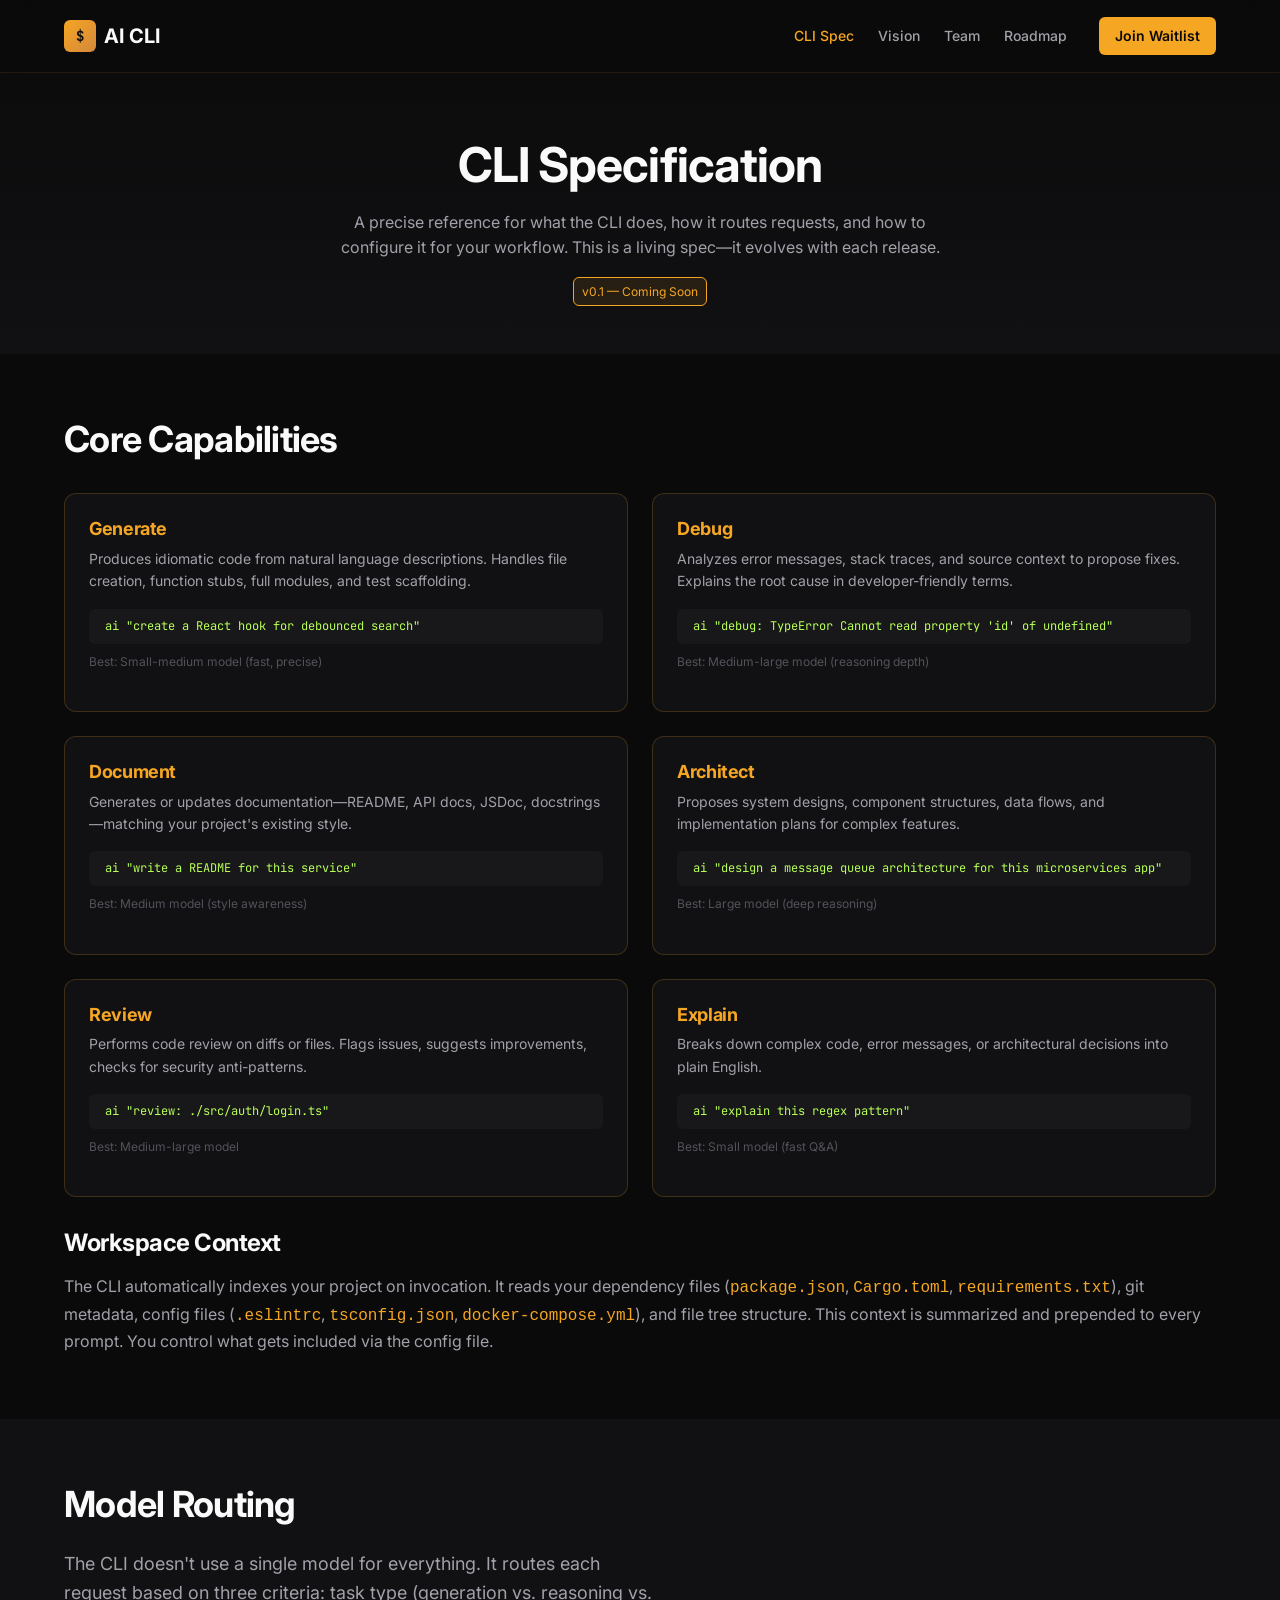
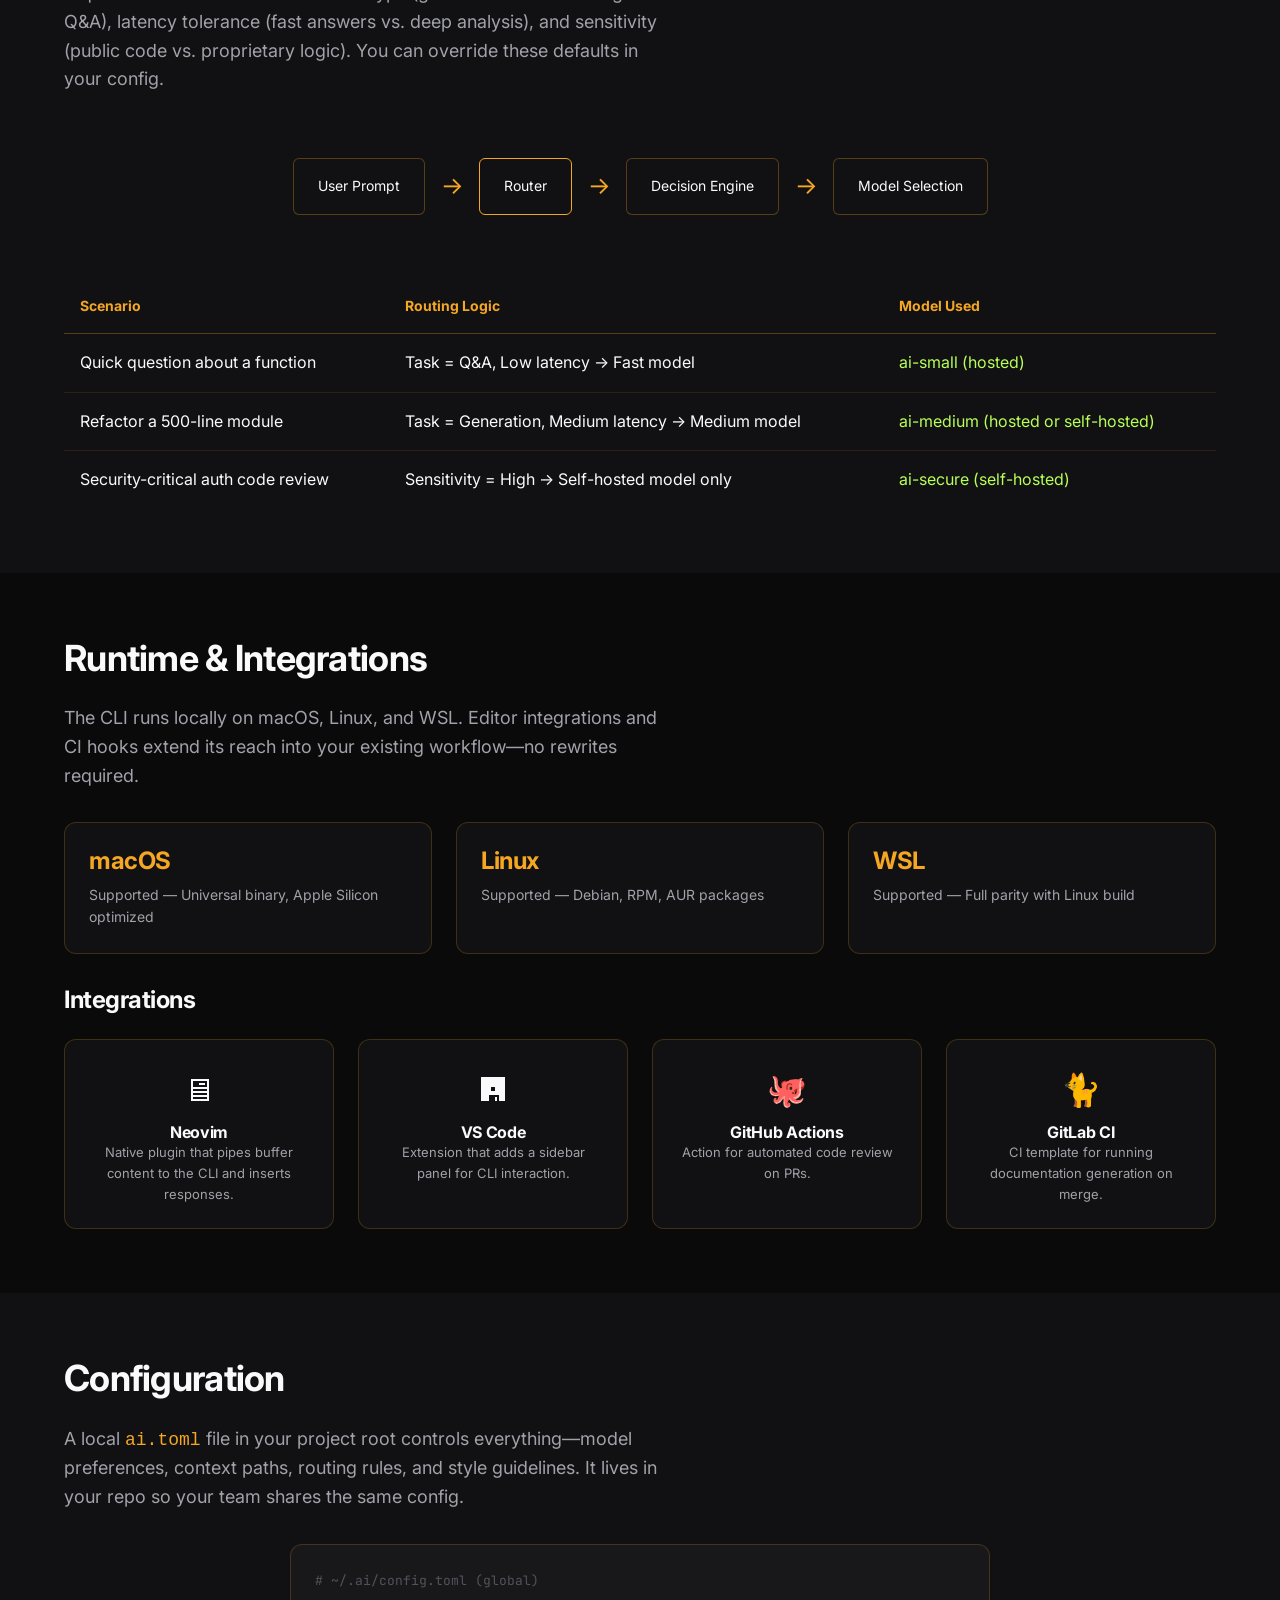
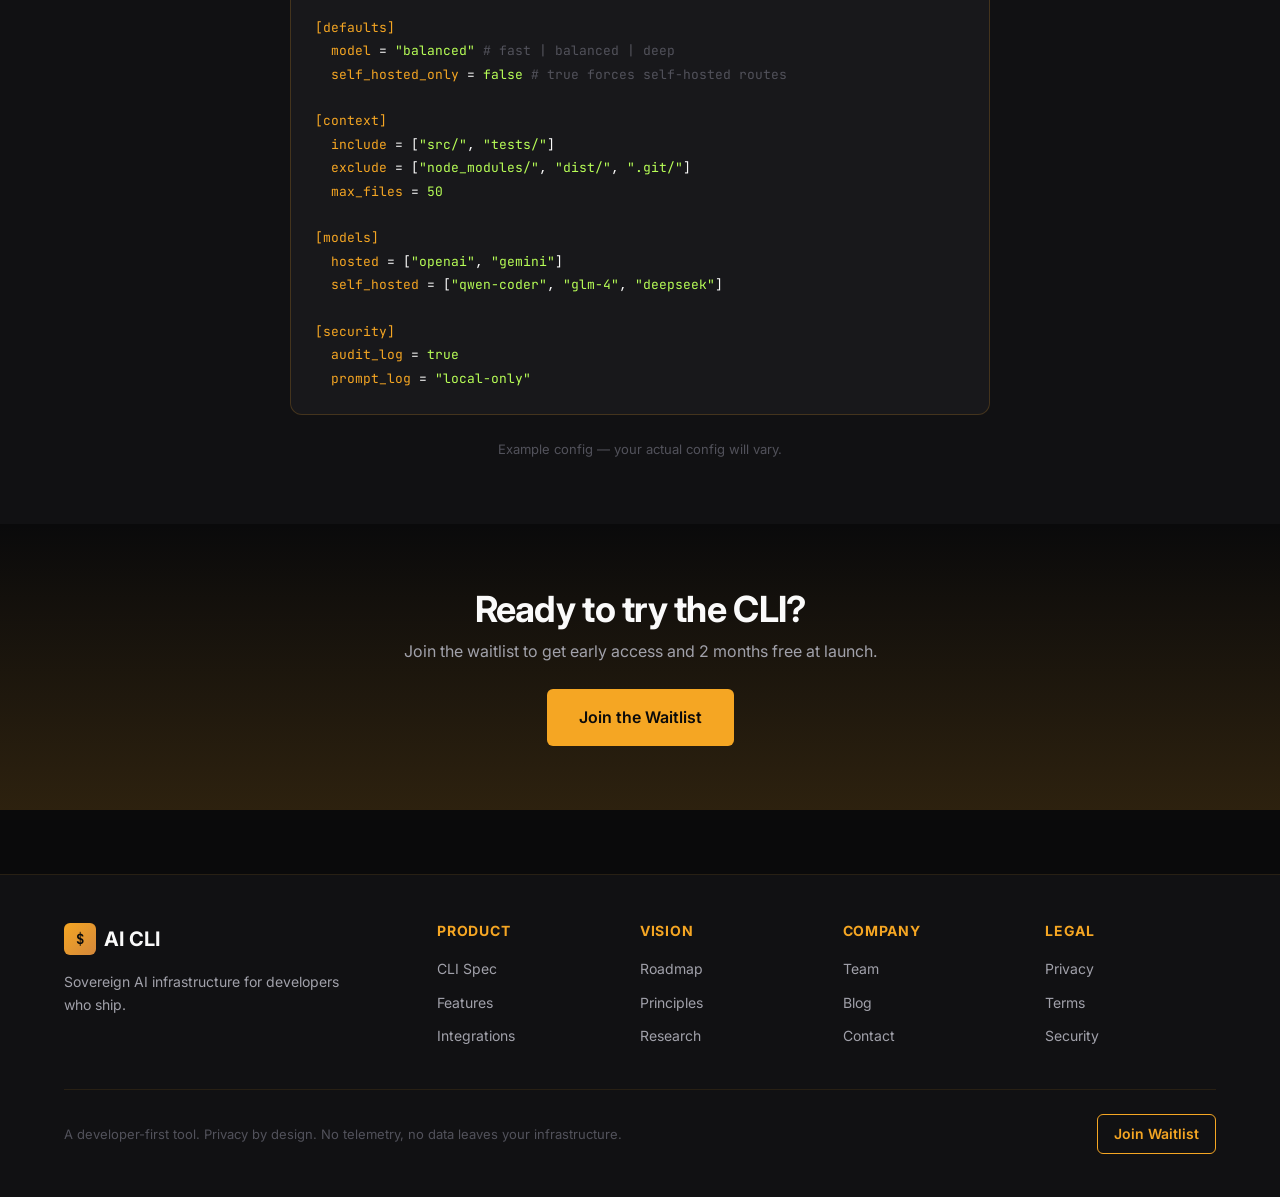
==== pages/cli-spec.html @ f0f083ea "Update project features" ====
<!DOCTYPE html>
<html lang="en">
<head>
  <meta charset="UTF-8">
  <meta name="viewport" content="width=device-width, initial-scale=1.0">
  <title>CLI Specification — AI CLI</title>
  <meta name="description" content="Technical specification for the CLI assistant. Core capabilities, model routing, runtime, and configuration.">
  <link rel="stylesheet" href="../css/styles.css">
  <link rel="preconnect" href="https://fonts.googleapis.com">
  <link rel="preconnect" href="https://fonts.gstatic.com" crossorigin>
  <link href="https://fonts.googleapis.com/css2?family=Inter:wght@400;500;600;700&family=JetBrains+Mono:wght@400;500&display=swap" rel="stylesheet">
</head>
<body>
  <!-- Header -->
  <header class="header">
    <div class="header-inner">
      <a href="../index.html" class="logo">
        <div class="logo-icon">$</div>
        <span>AI CLI</span>
      </a>
      
      <nav class="nav">
        <ul class="nav-links">
          <li><a href="cli-spec.html" class="active">CLI Spec</a></li>
          <li><a href="vision.html">Vision</a></li>
          <li><a href="team.html">Team</a></li>
          <li><a href="roadmap.html">Roadmap</a></li>
        </ul>
        <a href="../index.html#waitlist" class="btn btn-primary">Join Waitlist</a>
      </nav>
    </div>
  </header>

  <!-- Page Hero -->
  <section class="page-hero">
    <div class="container">
      <h1>CLI Specification</h1>
      <p>A precise reference for what the CLI does, how it routes requests, and how to configure it for your workflow. This is a living spec—it evolves with each release.</p>
      <span class="version-badge">v0.1 — Coming Soon</span>
    </div>
  </section>

  <!-- Core Capabilities -->
  <section class="section">
    <div class="container">
      <h2 class="section-title">Core Capabilities</h2>
      
      <div class="grid-2 mt-xl">
        <div class="capability-card fade-in">
          <h3>Generate</h3>
          <p>Produces idiomatic code from natural language descriptions. Handles file creation, function stubs, full modules, and test scaffolding.</p>
          <code>ai "create a React hook for debounced search"</code>
          <p class="mt-sm text-muted" style="font-size: 12px;">Best: Small-medium model (fast, precise)</p>
        </div>
        
        <div class="capability-card fade-in" data-delay="100">
          <h3>Debug</h3>
          <p>Analyzes error messages, stack traces, and source context to propose fixes. Explains the root cause in developer-friendly terms.</p>
          <code>ai "debug: TypeError Cannot read property 'id' of undefined"</code>
          <p class="mt-sm text-muted" style="font-size: 12px;">Best: Medium-large model (reasoning depth)</p>
        </div>
        
        <div class="capability-card fade-in" data-delay="200">
          <h3>Document</h3>
          <p>Generates or updates documentation—README, API docs, JSDoc, docstrings—matching your project's existing style.</p>
          <code>ai "write a README for this service"</code>
          <p class="mt-sm text-muted" style="font-size: 12px;">Best: Medium model (style awareness)</p>
        </div>
        
        <div class="capability-card fade-in" data-delay="300">
          <h3>Architect</h3>
          <p>Proposes system designs, component structures, data flows, and implementation plans for complex features.</p>
          <code>ai "design a message queue architecture for this microservices app"</code>
          <p class="mt-sm text-muted" style="font-size: 12px;">Best: Large model (deep reasoning)</p>
        </div>
        
        <div class="capability-card fade-in" data-delay="400">
          <h3>Review</h3>
          <p>Performs code review on diffs or files. Flags issues, suggests improvements, checks for security anti-patterns.</p>
          <code>ai "review: ./src/auth/login.ts"</code>
          <p class="mt-sm text-muted" style="font-size: 12px;">Best: Medium-large model</p>
        </div>
        
        <div class="capability-card fade-in" data-delay="500">
          <h3>Explain</h3>
          <p>Breaks down complex code, error messages, or architectural decisions into plain English.</p>
          <code>ai "explain this regex pattern"</code>
          <p class="mt-sm text-muted" style="font-size: 12px;">Best: Small model (fast Q&A)</p>
        </div>
      </div>
      
      <div class="mt-xl">
        <h3 style="margin-bottom: var(--space-md);">Workspace Context</h3>
        <p>The CLI automatically indexes your project on invocation. It reads your dependency files (<code style="color: var(--accent-gold);">package.json</code>, <code style="color: var(--accent-gold);">Cargo.toml</code>, <code style="color: var(--accent-gold);">requirements.txt</code>), git metadata, config files (<code style="color: var(--accent-gold);">.eslintrc</code>, <code style="color: var(--accent-gold);">tsconfig.json</code>, <code style="color: var(--accent-gold);">docker-compose.yml</code>), and file tree structure. This context is summarized and prepended to every prompt. You control what gets included via the config file.</p>
      </div>
    </div>
  </section>

  <!-- Model Routing -->
  <section class="section" style="background: var(--bg-secondary);">
    <div class="container">
      <h2 class="section-title">Model Routing</h2>
      <p class="section-subtitle">The CLI doesn't use a single model for everything. It routes each request based on three criteria: task type (generation vs. reasoning vs. Q&A), latency tolerance (fast answers vs. deep analysis), and sensitivity (public code vs. proprietary logic). You can override these defaults in your config.</p>
      
      <!-- Routing Diagram -->
      <div class="routing-diagram mt-xl">
        <div class="routing-step">
          <div class="routing-box">User Prompt</div>
        </div>
        <div class="routing-arrow">&rarr;</div>
        <div class="routing-step">
          <div class="routing-box" style="border-color: var(--accent-gold);">Router</div>
        </div>
        <div class="routing-arrow">&rarr;</div>
        <div class="routing-step">
          <div class="routing-box">Decision Engine</div>
        </div>
        <div class="routing-arrow">&rarr;</div>
        <div class="routing-step">
          <div class="routing-box">Model Selection</div>
        </div>
      </div>
      
      <!-- Routing Examples Table -->
      <div class="mt-xl">
        <table style="width: 100%; border-collapse: collapse;">
          <thead>
            <tr style="border-bottom: 1px solid rgba(245, 166, 35, 0.3);">
              <th style="text-align: left; padding: var(--space-md); color: var(--accent-gold); font-size: 14px;">Scenario</th>
              <th style="text-align: left; padding: var(--space-md); color: var(--accent-gold); font-size: 14px;">Routing Logic</th>
              <th style="text-align: left; padding: var(--space-md); color: var(--accent-gold); font-size: 14px;">Model Used</th>
            </tr>
          </thead>
          <tbody>
            <tr style="border-bottom: 1px solid rgba(245, 166, 35, 0.1);">
              <td style="padding: var(--space-md);">Quick question about a function</td>
              <td style="padding: var(--space-md);">Task = Q&A, Low latency &rarr; Fast model</td>
              <td style="padding: var(--space-md); color: var(--accent-neon);">ai-small (hosted)</td>
            </tr>
            <tr style="border-bottom: 1px solid rgba(245, 166, 35, 0.1);">
              <td style="padding: var(--space-md);">Refactor a 500-line module</td>
              <td style="padding: var(--space-md);">Task = Generation, Medium latency &rarr; Medium model</td>
              <td style="padding: var(--space-md); color: var(--accent-neon);">ai-medium (hosted or self-hosted)</td>
            </tr>
            <tr>
              <td style="padding: var(--space-md);">Security-critical auth code review</td>
              <td style="padding: var(--space-md);">Sensitivity = High &rarr; Self-hosted model only</td>
              <td style="padding: var(--space-md); color: var(--accent-neon);">ai-secure (self-hosted)</td>
            </tr>
          </tbody>
        </table>
      </div>
    </div>
  </section>

  <!-- Runtime & Integrations -->
  <section class="section">
    <div class="container">
      <h2 class="section-title">Runtime & Integrations</h2>
      <p class="section-subtitle">The CLI runs locally on macOS, Linux, and WSL. Editor integrations and CI hooks extend its reach into your existing workflow—no rewrites required.</p>
      
      <div class="grid-3 mt-xl">
        <div class="card fade-in">
          <h3 style="color: var(--accent-gold); margin-bottom: var(--space-sm);">macOS</h3>
          <p style="font-size: 14px;">Supported — Universal binary, Apple Silicon optimized</p>
        </div>
        
        <div class="card fade-in" data-delay="100">
          <h3 style="color: var(--accent-gold); margin-bottom: var(--space-sm);">Linux</h3>
          <p style="font-size: 14px;">Supported — Debian, RPM, AUR packages</p>
        </div>
        
        <div class="card fade-in" data-delay="200">
          <h3 style="color: var(--accent-gold); margin-bottom: var(--space-sm);">WSL</h3>
          <p style="font-size: 14px;">Supported — Full parity with Linux build</p>
        </div>
      </div>
      
      <h3 class="mt-xl mb-lg">Integrations</h3>
      <div class="grid-4">
        <div class="card fade-in" style="text-align: center;">
          <div style="font-size: 32px; margin-bottom: var(--space-sm);">&#128421;</div>
          <h3 style="font-size: 16px;">Neovim</h3>
          <p style="font-size: 13px;">Native plugin that pipes buffer content to the CLI and inserts responses.</p>
        </div>
        
        <div class="card fade-in" data-delay="100" style="text-align: center;">
          <div style="font-size: 32px; margin-bottom: var(--space-sm);">&#128426;</div>
          <h3 style="font-size: 16px;">VS Code</h3>
          <p style="font-size: 13px;">Extension that adds a sidebar panel for CLI interaction.</p>
        </div>
        
        <div class="card fade-in" data-delay="200" style="text-align: center;">
          <div style="font-size: 32px; margin-bottom: var(--space-sm);">&#128025;</div>
          <h3 style="font-size: 16px;">GitHub Actions</h3>
          <p style="font-size: 13px;">Action for automated code review on PRs.</p>
        </div>
        
        <div class="card fade-in" data-delay="300" style="text-align: center;">
          <div style="font-size: 32px; margin-bottom: var(--space-sm);">&#128008;</div>
          <h3 style="font-size: 16px;">GitLab CI</h3>
          <p style="font-size: 13px;">CI template for running documentation generation on merge.</p>
        </div>
      </div>
    </div>
  </section>

  <!-- Configuration -->
  <section class="section" style="background: var(--bg-secondary);">
    <div class="container">
      <h2 class="section-title">Configuration</h2>
      <p class="section-subtitle">A local <code style="color: var(--accent-gold);">ai.toml</code> file in your project root controls everything—model preferences, context paths, routing rules, and style guidelines. It lives in your repo so your team shares the same config.</p>
      
      <div class="config-block mt-xl" style="max-width: 700px; margin: 0 auto;">
        <span class="comment"># ~/.ai/config.toml (global)</span><br><br>
        <span class="key">[defaults]</span><br>
        &nbsp;&nbsp;<span class="key">model</span> = <span class="value">"balanced"</span> <span class="comment"># fast | balanced | deep</span><br>
        &nbsp;&nbsp;<span class="key">self_hosted_only</span> = <span class="value">false</span> <span class="comment"># true forces self-hosted routes</span><br><br>
        <span class="key">[context]</span><br>
        &nbsp;&nbsp;<span class="key">include</span> = [<span class="value">"src/"</span>, <span class="value">"tests/"</span>]<br>
        &nbsp;&nbsp;<span class="key">exclude</span> = [<span class="value">"node_modules/"</span>, <span class="value">"dist/"</span>, <span class="value">".git/"</span>]<br>
        &nbsp;&nbsp;<span class="key">max_files</span> = <span class="value">50</span><br><br>
        <span class="key">[models]</span><br>
        &nbsp;&nbsp;<span class="key">hosted</span> = [<span class="value">"openai"</span>, <span class="value">"gemini"</span>]<br>
        &nbsp;&nbsp;<span class="key">self_hosted</span> = [<span class="value">"qwen-coder"</span>, <span class="value">"glm-4"</span>, <span class="value">"deepseek"</span>]<br><br>
        <span class="key">[security]</span><br>
        &nbsp;&nbsp;<span class="key">audit_log</span> = <span class="value">true</span><br>
        &nbsp;&nbsp;<span class="key">prompt_log</span> = <span class="value">"local-only"</span>
      </div>
      
      <p class="mt-lg text-center text-muted" style="font-size: 13px;">Example config — your actual config will vary.</p>
    </div>
  </section>

  <!-- CTA Band -->
  <section class="cta-band">
    <div class="container">
      <h2>Ready to try the CLI?</h2>
      <p>Join the waitlist to get early access and 2 months free at launch.</p>
      <a href="../index.html#waitlist" class="btn btn-primary btn-large">Join the Waitlist</a>
    </div>
  </section>

  <!-- Footer -->
  <footer class="footer">
    <div class="container">
      <div class="footer-grid">
        <div class="footer-brand">
          <a href="../index.html" class="logo">
            <div class="logo-icon">$</div>
            <span>AI CLI</span>
          </a>
          <p>Sovereign AI infrastructure for developers who ship.</p>
        </div>
        
        <div class="footer-col">
          <h4>Product</h4>
          <ul>
            <li><a href="cli-spec.html">CLI Spec</a></li>
            <li><a href="../index.html#features">Features</a></li>
            <li><a href="../index.html#integrations">Integrations</a></li>
          </ul>
        </div>
        
        <div class="footer-col">
          <h4>Vision</h4>
          <ul>
            <li><a href="vision.html">Roadmap</a></li>
            <li><a href="vision.html">Principles</a></li>
            <li><a href="team.html">Research</a></li>
          </ul>
        </div>
        
        <div class="footer-col">
          <h4>Company</h4>
          <ul>
            <li><a href="team.html">Team</a></li>
            <li><a href="#blog">Blog</a></li>
            <li><a href="#contact">Contact</a></li>
          </ul>
        </div>
        
        <div class="footer-col">
          <h4>Legal</h4>
          <ul>
            <li><a href="#privacy">Privacy</a></li>
            <li><a href="#terms">Terms</a></li>
            <li><a href="#security">Security</a></li>
          </ul>
        </div>
      </div>
      
      <div class="footer-bottom">
        <p>A developer-first tool. Privacy by design. No telemetry, no data leaves your infrastructure.</p>
        <a href="../index.html#waitlist" class="btn btn-outline">Join Waitlist</a>
      </div>
    </div>
  </footer>

  <script src="../js/main.js"></script>
</body>
</html>
---- css/styles.css ----
/* ================================================
   Global Design Tokens & Base Styles
   CLI AI Assistant Marketing Website
   ================================================ */

/* ---- CSS Variables ---- */
:root {
  /* Colors */
  --bg-primary: #0A0A0B;
  --bg-secondary: #111113;
  --bg-tertiary: #18181B;
  
  --accent-gold: #F5A623;
  --accent-amber: #D4883B;
  --accent-neon: #B8FF57;
  
  --text-primary: #FAFAFA;
  --text-secondary: #A1A1AA;
  --text-muted: #52525B;
  
  --glow-gold: rgba(245, 166, 35, 0.15);
  --glow-neon: rgba(184, 255, 87, 0.15);
  
  /* Typography */
  --font-sans: 'Inter', -apple-system, BlinkMacSystemFont, 'Segoe UI', sans-serif;
  --font-mono: 'JetBrains Mono', 'Fira Code', 'Consolas', monospace;
  
  /* Spacing */
  --space-xs: 4px;
  --space-sm: 8px;
  --space-md: 16px;
  --space-lg: 24px;
  --space-xl: 32px;
  --space-2xl: 48px;
  --space-3xl: 64px;
  
  /* Borders */
  --border-radius-sm: 6px;
  --border-radius-md: 12px;
  --border-radius-lg: 16px;
  
  /* Transitions */
  --transition-fast: 150ms ease-out;
  --transition-normal: 300ms ease-out;
  --transition-slow: 500ms ease-out;
}

/* ---- Reset & Base ---- */
*, *::before, *::after {
  box-sizing: border-box;
  margin: 0;
  padding: 0;
}

html {
  font-size: 16px;
  scroll-behavior: smooth;
}

body {
  font-family: var(--font-sans);
  background-color: var(--bg-primary);
  color: var(--text-primary);
  line-height: 1.6;
  min-height: 100vh;
  overflow-x: hidden;
}

/* ---- Typography ---- */
h1, h2, h3, h4, h5, h6 {
  font-weight: 700;
  line-height: 1.2;
  letter-spacing: -0.02em;
}

h1 { font-size: clamp(32px, 5vw, 48px); }
h2 { font-size: clamp(24px, 4vw, 36px); }
h3 { font-size: clamp(18px, 3vw, 24px); }

p {
  color: var(--text-secondary);
  font-size: 16px;
}

a {
  color: var(--accent-gold);
  text-decoration: none;
  transition: color var(--transition-fast);
}

a:hover {
  color: var(--accent-neon);
}

/* ---- Layout ---- */
.container {
  width: 100%;
  max-width: 1200px;
  margin: 0 auto;
  padding: 0 var(--space-lg);
}

.section {
  padding: var(--space-3xl) 0;
}

/* ---- Header ---- */
.header {
  position: fixed;
  top: 0;
  left: 0;
  right: 0;
  z-index: 1000;
  background: rgba(10, 10, 11, 0.8);
  backdrop-filter: blur(12px);
  border-bottom: 1px solid rgba(245, 166, 35, 0.1);
  transition: all var(--transition-normal);
}

.header-inner {
  display: flex;
  align-items: center;
  justify-content: space-between;
  height: 72px;
  max-width: 1200px;
  margin: 0 auto;
  padding: 0 var(--space-lg);
}

.logo {
  display: flex;
  align-items: center;
  gap: var(--space-sm);
  font-weight: 700;
  font-size: 20px;
  color: var(--text-primary);
}

.logo-icon {
  width: 32px;
  height: 32px;
  background: linear-gradient(135deg, var(--accent-gold), var(--accent-amber));
  border-radius: var(--border-radius-sm);
  display: flex;
  align-items: center;
  justify-content: center;
  font-family: var(--font-mono);
  font-size: 14px;
  color: var(--bg-primary);
}

.nav {
  display: flex;
  align-items: center;
  gap: var(--space-xl);
}

.nav-links {
  display: flex;
  gap: var(--space-lg);
  list-style: none;
}

.nav-links a {
  color: var(--text-secondary);
  font-size: 14px;
  font-weight: 500;
  transition: color var(--transition-fast);
}

.nav-links a:hover,
.nav-links a.active {
  color: var(--accent-gold);
}

/* ---- Buttons ---- */
.btn {
  display: inline-flex;
  align-items: center;
  justify-content: center;
  padding: var(--space-sm) var(--space-md);
  font-size: 14px;
  font-weight: 600;
  border-radius: var(--border-radius-sm);
  border: none;
  cursor: pointer;
  transition: all var(--transition-fast);
  text-decoration: none;
}

.btn-primary {
  background: var(--accent-gold);
  color: var(--bg-primary);
}

.btn-primary:hover {
  background: var(--accent-neon);
  box-shadow: 0 0 20px var(--glow-neon);
  transform: translateY(-1px);
}

.btn-outline {
  background: transparent;
  color: var(--accent-gold);
  border: 1px solid var(--accent-gold);
}

.btn-outline:hover {
  background: var(--glow-gold);
  border-color: var(--accent-neon);
  color: var(--accent-neon);
}

.btn-large {
  padding: var(--space-md) var(--space-xl);
  font-size: 16px;
}

/* ---- Cards ---- */
.card {
  background: var(--bg-secondary);
  border: 1px solid rgba(245, 166, 35, 0.2);
  border-radius: var(--border-radius-md);
  padding: var(--space-lg);
  transition: all var(--transition-normal);
}

.card:hover {
  border-color: var(--accent-gold);
  box-shadow: 0 0 30px var(--glow-neon);
}

/* ---- Terminal Window ---- */
.terminal {
  background: var(--bg-tertiary);
  border: 1px solid rgba(245, 166, 35, 0.3);
  border-radius: var(--border-radius-md);
  overflow: hidden;
}

.terminal-header {
  display: flex;
  align-items: center;
  gap: var(--space-sm);
  padding: var(--space-sm) var(--space-md);
  background: rgba(0, 0, 0, 0.3);
  border-bottom: 1px solid rgba(245, 166, 35, 0.1);
}

.terminal-dot {
  width: 12px;
  height: 12px;
  border-radius: 50%;
}

.terminal-dot.red { background: #FF5F56; }
.terminal-dot.yellow { background: #FFBD2E; }
.terminal-dot.green { background: #27C93F; }

.terminal-body {
  padding: var(--space-lg);
  font-family: var(--font-mono);
  font-size: 14px;
  line-height: 1.8;
}

.terminal-prompt {
  color: var(--accent-gold);
}

.terminal-command {
  color: var(--text-primary);
}

.terminal-output {
  color: var(--accent-neon);
}

.cursor {
  display: inline-block;
  width: 8px;
  height: 16px;
  background: var(--accent-gold);
  animation: blink 1s step-end infinite;
}

@keyframes blink {
  0%, 100% { opacity: 1; }
  50% { opacity: 0; }
}

/* ---- Hero Section ---- */
.hero {
  min-height: 100vh;
  display: flex;
  flex-direction: column;
  align-items: center;
  justify-content: center;
  text-align: center;
  padding: calc(72px + var(--space-3xl)) var(--space-lg) var(--space-3xl);
  position: relative;
  overflow: hidden;
}

.hero-content {
  max-width: 800px;
  z-index: 10;
}

.hero h1 {
  margin-bottom: var(--space-lg);
  background: linear-gradient(135deg, var(--text-primary) 0%, var(--accent-gold) 100%);
  -webkit-background-clip: text;
  -webkit-text-fill-color: transparent;
  background-clip: text;
}

.hero-subtitle {
  font-size: 18px;
  color: var(--text-secondary);
  margin-bottom: var(--space-xl);
  max-width: 600px;
  margin-left: auto;
  margin-right: auto;
}

.hero-cta {
  margin-bottom: var(--space-lg);
}

.hero-cta-note {
  font-size: 13px;
  color: var(--text-muted);
}

/* ---- Particles Background ---- */
#particles {
  position: fixed;
  top: 0;
  left: 0;
  width: 100%;
  height: 100%;
  pointer-events: none;
  z-index: 0;
}

.particle {
  position: absolute;
  background: rgba(255, 255, 255, 0.1);
  border-radius: 50%;
  animation: float linear infinite;
}

.particle.gold {
  background: rgba(245, 166, 35, 0.2);
}

@keyframes float {
  0% {
    transform: translateY(100vh) translateX(0);
    opacity: 0;
  }
  10% {
    opacity: 1;
  }
  90% {
    opacity: 1;
  }
  100% {
    transform: translateY(-100vh) translateX(50px);
    opacity: 0;
  }
}

/* ---- Glow Effects ---- */
.glow {
  position: absolute;
  width: 600px;
  height: 600px;
  border-radius: 50%;
  background: radial-gradient(circle, var(--glow-gold) 0%, transparent 70%);
  filter: blur(60px);
  animation: pulse 8s ease-in-out infinite;
  pointer-events: none;
}

@keyframes pulse {
  0%, 100% { opacity: 0.3; transform: scale(1); }
  50% { opacity: 0.5; transform: scale(1.1); }
}

/* ---- Grid Layouts ---- */
.grid-2 {
  display: grid;
  grid-template-columns: repeat(2, 1fr);
  gap: var(--space-lg);
}

.grid-3 {
  display: grid;
  grid-template-columns: repeat(3, 1fr);
  gap: var(--space-lg);
}

.grid-4 {
  display: grid;
  grid-template-columns: repeat(4, 1fr);
  gap: var(--space-lg);
}

@media (max-width: 1024px) {
  .grid-3, .grid-4 {
    grid-template-columns: repeat(2, 1fr);
  }
}

@media (max-width: 768px) {
  .grid-2, .grid-3, .grid-4 {
    grid-template-columns: 1fr;
  }
  
  .nav-links {
    display: none;
  }
}

/* ---- Sections ---- */
.section-title {
  font-size: clamp(24px, 4vw, 36px);
  margin-bottom: var(--space-lg);
  color: var(--text-primary);
}

.section-subtitle {
  font-size: 18px;
  color: var(--text-secondary);
  margin-bottom: var(--space-xl);
  max-width: 600px;
}

/* ---- Value Props ---- */
.value-props {
  list-style: none;
}

.value-props li {
  display: flex;
  align-items: flex-start;
  gap: var(--space-md);
  margin-bottom: var(--space-md);
}

.value-props-icon {
  color: var(--accent-neon);
  font-size: 18px;
  flex-shrink: 0;
  margin-top: 2px;
}

/* ---- Capability Cards ---- */
.capability-card {
  background: var(--bg-secondary);
  border: 1px solid rgba(245, 166, 35, 0.2);
  border-radius: var(--border-radius-md);
  padding: var(--space-lg);
  transition: all var(--transition-normal);
}

.capability-card:hover {
  border-color: var(--accent-gold);
  box-shadow: 0 0 30px var(--glow-neon);
}

.capability-card h3 {
  color: var(--accent-gold);
  margin-bottom: var(--space-sm);
  font-size: 18px;
}

.capability-card p {
  font-size: 14px;
  margin-bottom: var(--space-md);
}

.capability-card code {
  display: block;
  background: var(--bg-tertiary);
  padding: var(--space-sm) var(--space-md);
  border-radius: var(--border-radius-sm);
  font-family: var(--font-mono);
  font-size: 12px;
  color: var(--accent-neon);
}

/* ---- Waitlist Banner ---- */
.waitlist-banner {
  background: linear-gradient(180deg, transparent 0%, rgba(245, 166, 35, 0.1) 100%);
  border-top: 1px solid rgba(245, 166, 35, 0.2);
  border-bottom: 1px solid rgba(245, 166, 35, 0.2);
  padding: var(--space-2xl) 0;
  text-align: center;
}

.waitlist-banner h3 {
  color: var(--accent-gold);
  margin-bottom: var(--space-sm);
}

.waitlist-banner p {
  margin-bottom: var(--space-lg);
}

/* ---- Integrations ---- */
.integration-diagram {
  display: flex;
  align-items: center;
  justify-content: center;
  gap: var(--space-2xl);
  padding: var(--space-2xl) 0;
}

.integration-node {
  display: flex;
  flex-direction: column;
  align-items: center;
  gap: var(--space-sm);
  padding: var(--space-lg);
  background: var(--bg-secondary);
  border: 1px solid rgba(245, 166, 35, 0.2);
  border-radius: var(--border-radius-md);
  transition: all var(--transition-normal);
}

.integration-node:hover {
  border-color: var(--accent-gold);
  box-shadow: 0 0 20px var(--glow-gold);
}

.integration-node.center {
  border-color: var(--accent-gold);
  box-shadow: 0 0 40px var(--glow-gold);
}

.integration-node span {
  font-size: 14px;
  color: var(--text-secondary);
}

/* ---- Footer ---- */
.footer {
  background: var(--bg-secondary);
  border-top: 1px solid rgba(245, 166, 35, 0.1);
  padding: var(--space-2xl) 0;
  margin-top: var(--space-3xl);
}

.footer-grid {
  display: grid;
  grid-template-columns: 2fr repeat(4, 1fr);
  gap: var(--space-xl);
}

.footer-brand {
  max-width: 300px;
}

.footer-brand p {
  font-size: 14px;
  margin-top: var(--space-md);
}

.footer-col h4 {
  font-size: 14px;
  color: var(--accent-gold);
  margin-bottom: var(--space-md);
  text-transform: uppercase;
  letter-spacing: 0.05em;
}

.footer-col ul {
  list-style: none;
}

.footer-col li {
  margin-bottom: var(--space-sm);
}

.footer-col a {
  color: var(--text-secondary);
  font-size: 14px;
}

.footer-col a:hover {
  color: var(--accent-neon);
}

.footer-bottom {
  margin-top: var(--space-xl);
  padding-top: var(--space-lg);
  border-top: 1px solid rgba(245, 166, 35, 0.1);
  display: flex;
  justify-content: space-between;
  align-items: center;
}

.footer-bottom p {
  font-size: 13px;
  color: var(--text-muted);
}

/* ---- Timeline (Roadmap) ---- */
.timeline {
  position: relative;
  padding-left: var(--space-xl);
}

.timeline::before {
  content: '';
  position: absolute;
  left: 0;
  top: 0;
  bottom: 0;
  width: 1px;
  background: rgba(245, 166, 35, 0.3);
}

.timeline-item {
  position: relative;
  padding-bottom: var(--space-2xl);
}

.timeline-item::before {
  content: '';
  position: absolute;
  left: calc(-1 * var(--space-xl) - 5px);
  top: 4px;
  width: 11px;
  height: 11px;
  background: var(--accent-gold);
  border-radius: 50%;
  box-shadow: 0 0 10px var(--glow-gold);
}

.timeline-phase {
  display: inline-block;
  padding: var(--space-xs) var(--space-sm);
  background: rgba(245, 166, 35, 0.1);
  border: 1px solid var(--accent-gold);
  border-radius: var(--border-radius-sm);
  font-size: 12px;
  font-weight: 600;
  color: var(--accent-gold);
  margin-bottom: var(--space-sm);
}

.timeline-item h3 {
  font-size: 20px;
  margin-bottom: var(--space-sm);
}

.timeline-item p {
  font-size: 15px;
}

/* ---- Team Cards ---- */
.team-card {
  background: var(--bg-secondary);
  border: 1px solid rgba(245, 166, 35, 0.2);
  border-radius: var(--border-radius-md);
  padding: var(--space-lg);
  text-align: center;
  transition: all var(--transition-normal);
}

.team-card:hover {
  border-color: var(--accent-gold);
  box-shadow: 0 0 30px var(--glow-neon);
}

.team-avatar {
  width: 80px;
  height: 80px;
  margin: 0 auto var(--space-md);
  border-radius: 50%;
  background: linear-gradient(135deg, var(--accent-gold), var(--accent-amber));
  display: flex;
  align-items: center;
  justify-content: center;
  font-size: 24px;
  font-weight: 700;
  color: var(--bg-primary);
}

.team-card h3 {
  font-size: 18px;
  margin-bottom: var(--space-xs);
}

.team-role {
  display: inline-block;
  padding: var(--space-xs) var(--space-sm);
  background: rgba(245, 166, 35, 0.1);
  border-radius: var(--border-radius-sm);
  font-size: 12px;
  font-weight: 600;
  color: var(--accent-gold);
  text-transform: uppercase;
  letter-spacing: 0.05em;
  margin-bottom: var(--space-md);
}

.team-card p {
  font-size: 14px;
  line-height: 1.6;
}

/* ---- Focus Area Cards ---- */
.focus-card {
  padding: var(--space-lg);
}

.focus-card h3 {
  font-size: 16px;
  color: var(--accent-gold);
  margin-bottom: var(--space-sm);
}

.focus-card p {
  font-size: 14px;
}

/* ---- LLM Scaling ---- */
.scaling-stage {
  background: var(--bg-secondary);
  border-radius: var(--border-radius-md);
  padding: var(--space-lg);
  border-left: 3px solid var(--accent-gold);
}

.scaling-stage.stage-1 { border-left-color: rgba(245, 166, 35, 0.5); }
.scaling-stage.stage-2 { border-left-color: var(--accent-gold); }
.scaling-stage.stage-3 { border-left-color: var(--accent-neon); }
.scaling-stage.stage-4 { 
  border-left-color: var(--accent-neon);
  box-shadow: 0 0 20px var(--glow-neon);
}

.scaling-stage h3 {
  font-size: 20px;
  margin-bottom: var(--space-xs);
}

.scaling-params {
  font-size: 32px;
  font-weight: 700;
  color: var(--accent-gold);
  margin-bottom: var(--space-sm);
}

.scaling-stage p {
  font-size: 14px;
  margin-bottom: var(--space-sm);
}

.scaling-tradeoff {
  font-size: 13px;
  color: var(--text-muted);
  padding-top: var(--space-sm);
  border-top: 1px solid rgba(245, 166, 35, 0.1);
}

/* ---- CTA Band ---- */
.cta-band {
  background: linear-gradient(180deg, transparent 0%, rgba(245, 166, 35, 0.15) 100%);
  padding: var(--space-3xl) 0;
  text-align: center;
  animation: cta-pulse 4s ease-in-out infinite;
}

@keyframes cta-pulse {
  0%, 100% { background: linear-gradient(180deg, transparent 0%, rgba(245, 166, 35, 0.1) 100%); }
  50% { background: linear-gradient(180deg, transparent 0%, rgba(245, 166, 35, 0.2) 100%); }
}

.cta-band h2 {
  color: var(--text-primary);
  margin-bottom: var(--space-sm);
}

.cta-band p {
  margin-bottom: var(--space-lg);
}

/* ---- Utility Classes ---- */
.text-center { text-align: center; }
.text-gold { color: var(--accent-gold); }
.text-neon { color: var(--accent-neon); }
.text-muted { color: var(--text-muted); }

.mt-sm { margin-top: var(--space-sm); }
.mt-md { margin-top: var(--space-md); }
.mt-lg { margin-top: var(--space-lg); }
.mt-xl { margin-top: var(--space-xl); }
.mt-2xl { margin-top: var(--space-2xl); }

.mb-sm { margin-bottom: var(--space-sm); }
.mb-md { margin-bottom: var(--space-md); }
.mb-lg { margin-bottom: var(--space-lg); }
.mb-xl { margin-bottom: var(--space-xl); }
.mb-2xl { margin-bottom: var(--space-2xl); }

/* ---- Scroll Animations ---- */
.fade-in {
  opacity: 0;
  transform: translateY(20px);
  transition: opacity 0.6s ease-out, transform 0.6s ease-out;
}

.fade-in.visible {
  opacity: 1;
  transform: translateY(0);
}

/* ---- Reduced Motion ---- */
@media (prefers-reduced-motion: reduce) {
  *, *::before, *::after {
    animation-duration: 0.01ms !important;
    animation-iteration-count: 1 !important;
    transition-duration: 0.01ms !important;
  }
  
  .particle {
    animation: none;
  }
}

/* ---- Page Hero ---- */
.page-hero {
  padding: calc(72px + var(--space-3xl)) 0 var(--space-2xl);
  text-align: center;
  background: linear-gradient(180deg, var(--bg-primary) 0%, var(--bg-secondary) 100%);
}

.page-hero h1 {
  margin-bottom: var(--space-md);
}

.page-hero p {
  max-width: 600px;
  margin: 0 auto;
}

.version-badge {
  display: inline-block;
  padding: var(--space-xs) var(--space-sm);
  background: rgba(245, 166, 35, 0.1);
  border: 1px solid var(--accent-gold);
  border-radius: var(--border-radius-sm);
  font-size: 12px;
  color: var(--accent-gold);
  margin-top: var(--space-md);
}

/* ---- Config Code Block ---- */
.config-block {
  background: var(--bg-tertiary);
  border: 1px solid rgba(245, 166, 35, 0.2);
  border-radius: var(--border-radius-md);
  padding: var(--space-lg);
  font-family: var(--font-mono);
  font-size: 13px;
  line-height: 1.8;
  overflow-x: auto;
}

.config-block .key { color: var(--accent-gold); }
.config-block .value { color: var(--accent-neon); }
.config-block .comment { color: var(--text-muted); }

/* ---- Routing Diagram ---- */
.routing-diagram {
  display: flex;
  align-items: center;
  justify-content: center;
  gap: var(--space-md);
  padding: var(--space-xl) 0;
  flex-wrap: wrap;
}

.routing-step {
  display: flex;
  flex-direction: column;
  align-items: center;
  gap: var(--space-sm);
}

.routing-box {
  background: var(--bg-secondary);
  border: 1px solid rgba(245, 166, 35, 0.3);
  border-radius: var(--border-radius-sm);
  padding: var(--space-md) var(--space-lg);
  font-size: 14px;
  color: var(--text-primary);
}

.routing-arrow {
  color: var(--accent-gold);
  font-size: 24px;
}

/* ---- Principles List ---- */
.principles {
  max-width: 700px;
  margin: 0 auto;
}

.principle-item {
  padding: var(--space-lg) 0;
  border-bottom: 1px solid rgba(245, 166, 35, 0.1);
}

.principle-item:last-child {
  border-bottom: none;
}

.principle-item h3 {
  font-size: 20px;
  color: var(--accent-gold);
  margin-bottom: var(--space-sm);
}

.principle-item p {
  font-size: 15px;
}

/* ---- Dot Pattern Background ---- */
.dot-pattern {
  background-image: radial-gradient(rgba(245, 166, 35, 0.05) 1px, transparent 1px);
  background-size: 24px 24px;
}

/* ---- Open Work Section ---- */
.open-col {
  text-align: center;
  padding: var(--space-lg);
  border-top: 1px solid rgba(245, 166, 35, 0.2);
}

.open-col h3 {
  font-size: 16px;
  color: var(--accent-gold);
  margin-bottom: var(--space-md);
  text-decoration: underline;
  text-underline-offset: 4px;
}

.open-col ul {
  list-style: none;
}

.open-col li {
  font-size: 14px;
  color: var(--text-muted);
  padding: var(--space-xs) 0;
}
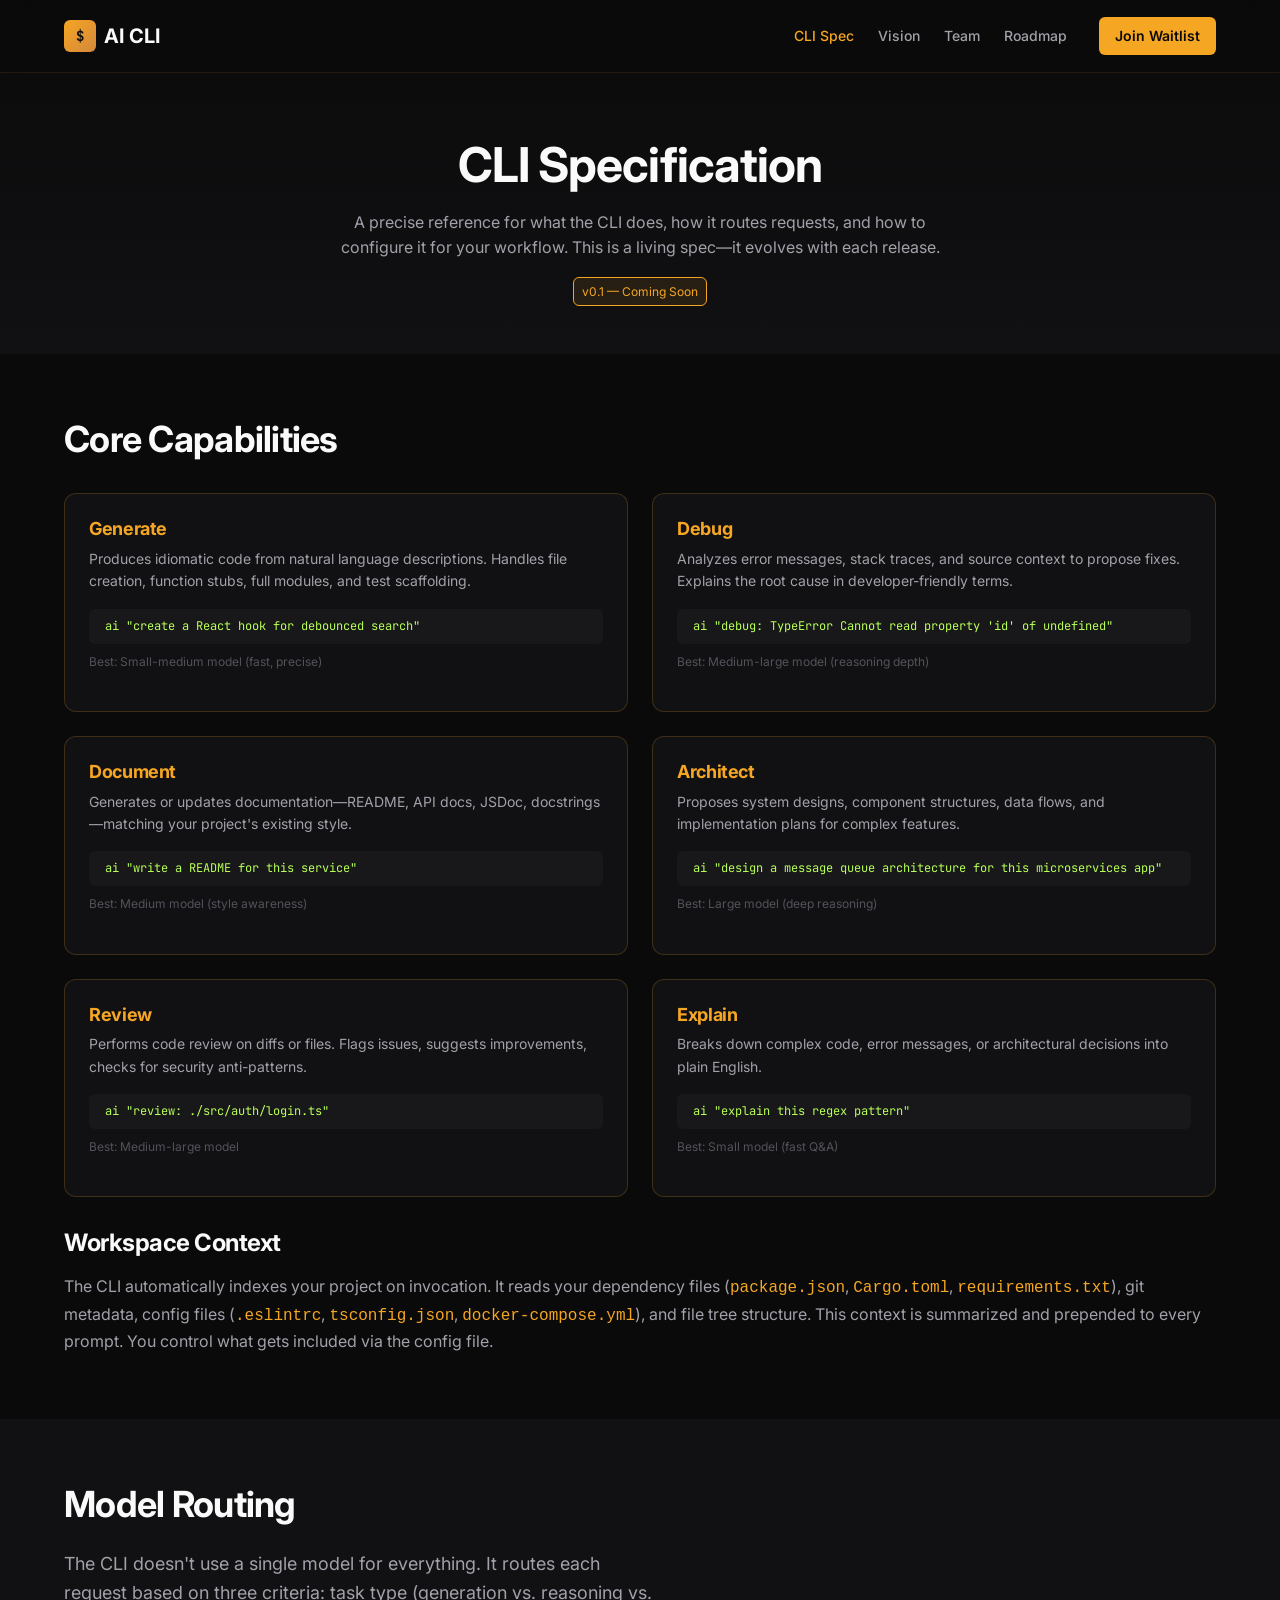
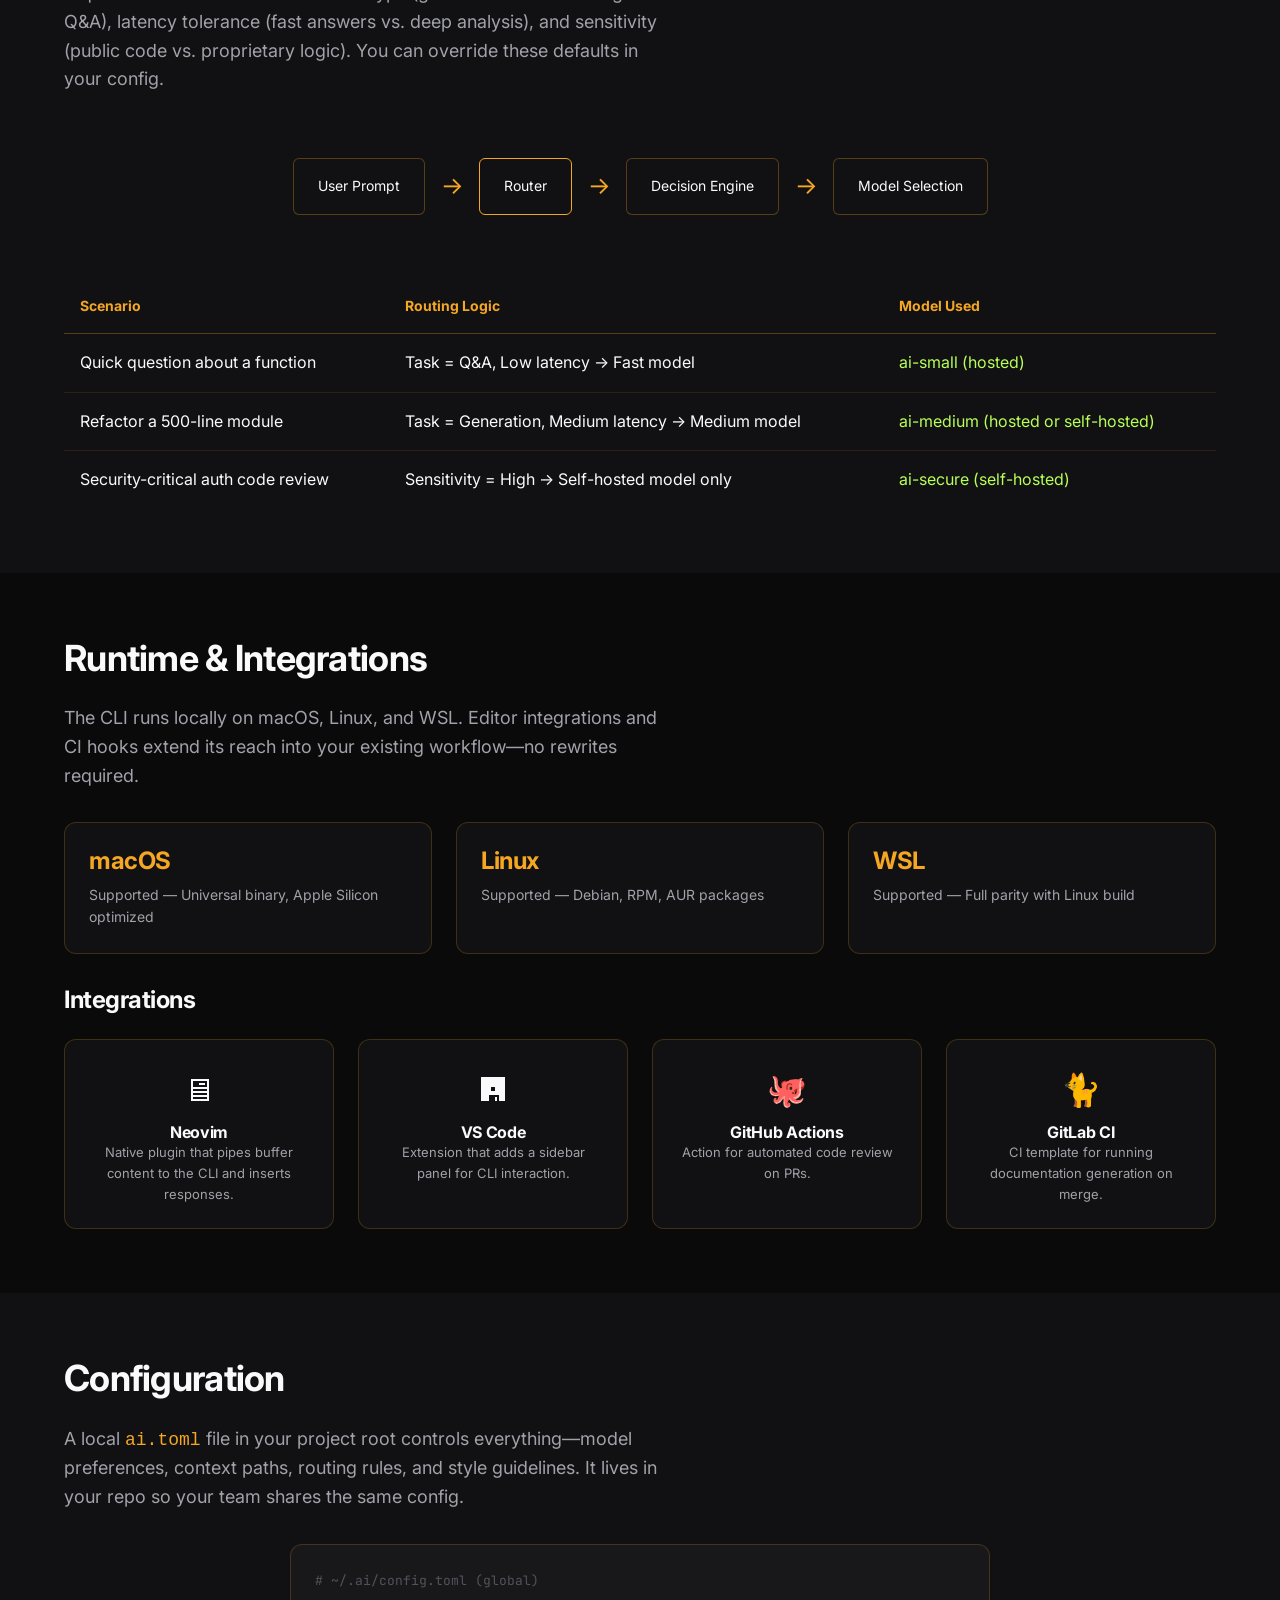
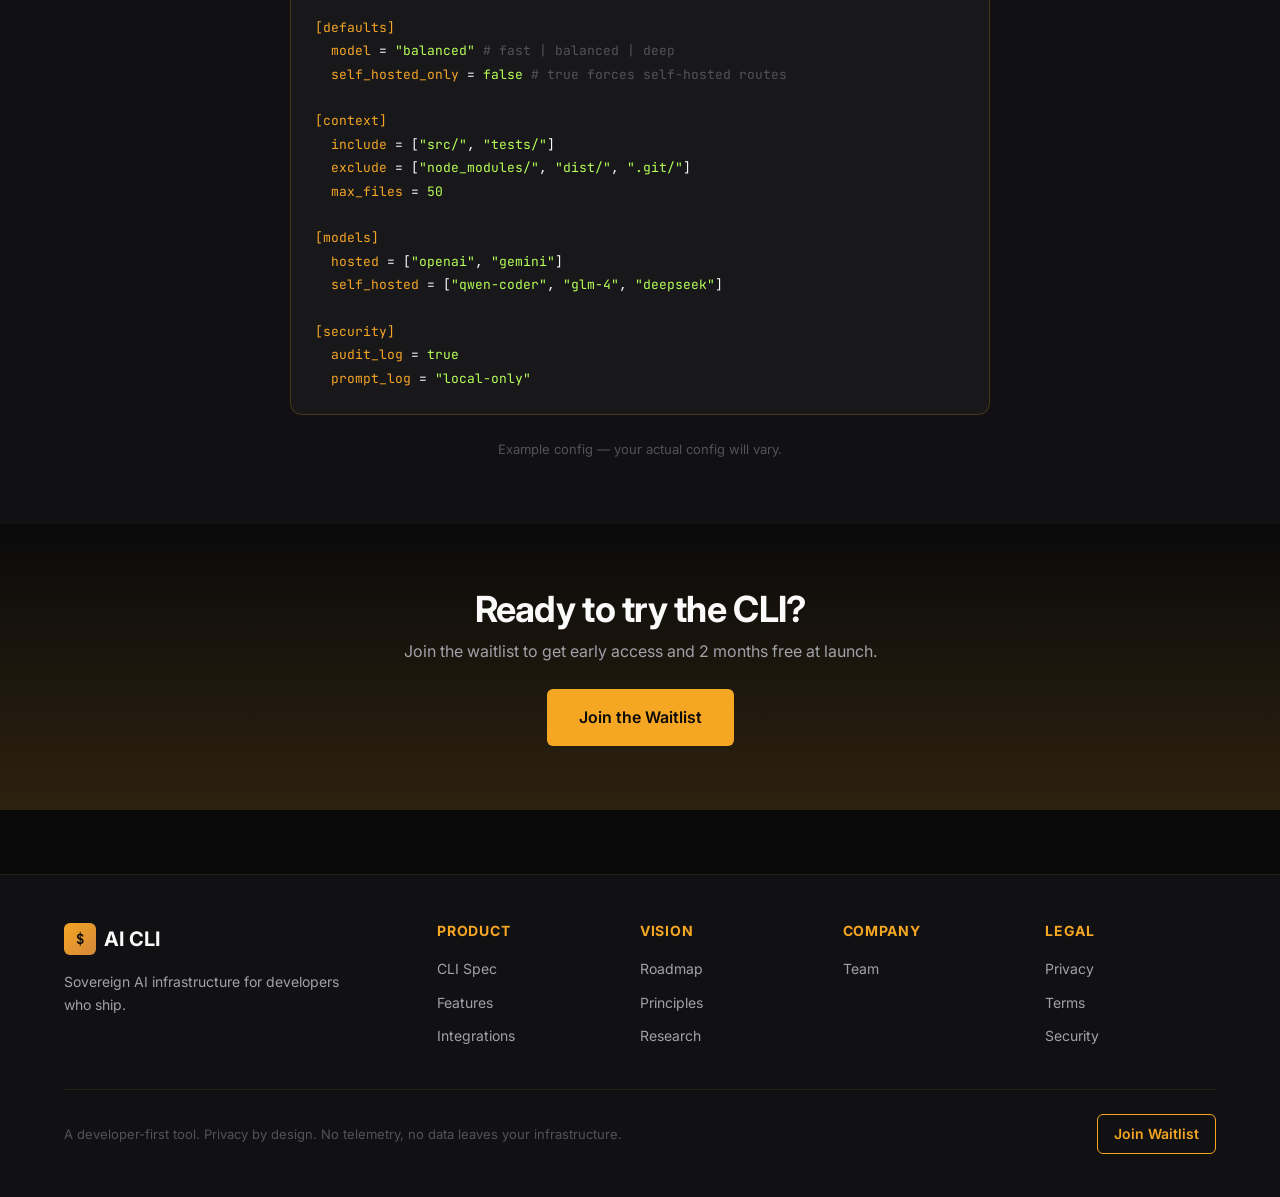
==== commit 0c27d799: "Fix broken footer links and align LLM scaling roadmap consistency" ====
--- a/pages/cli-spec.html
+++ b/pages/cli-spec.html
@@ -275,17 +275,15 @@
           <h4>Company</h4>
           <ul>
             <li><a href="team.html">Team</a></li>
-            <li><a href="#blog">Blog</a></li>
-            <li><a href="#contact">Contact</a></li>
           </ul>
         </div>
         
         <div class="footer-col">
           <h4>Legal</h4>
           <ul>
-            <li><a href="#privacy">Privacy</a></li>
-            <li><a href="#terms">Terms</a></li>
-            <li><a href="#security">Security</a></li>
+            <li><a href="#">Privacy</a></li>
+            <li><a href="#">Terms</a></li>
+            <li><a href="#">Security</a></li>
           </ul>
         </div>
       </div>
